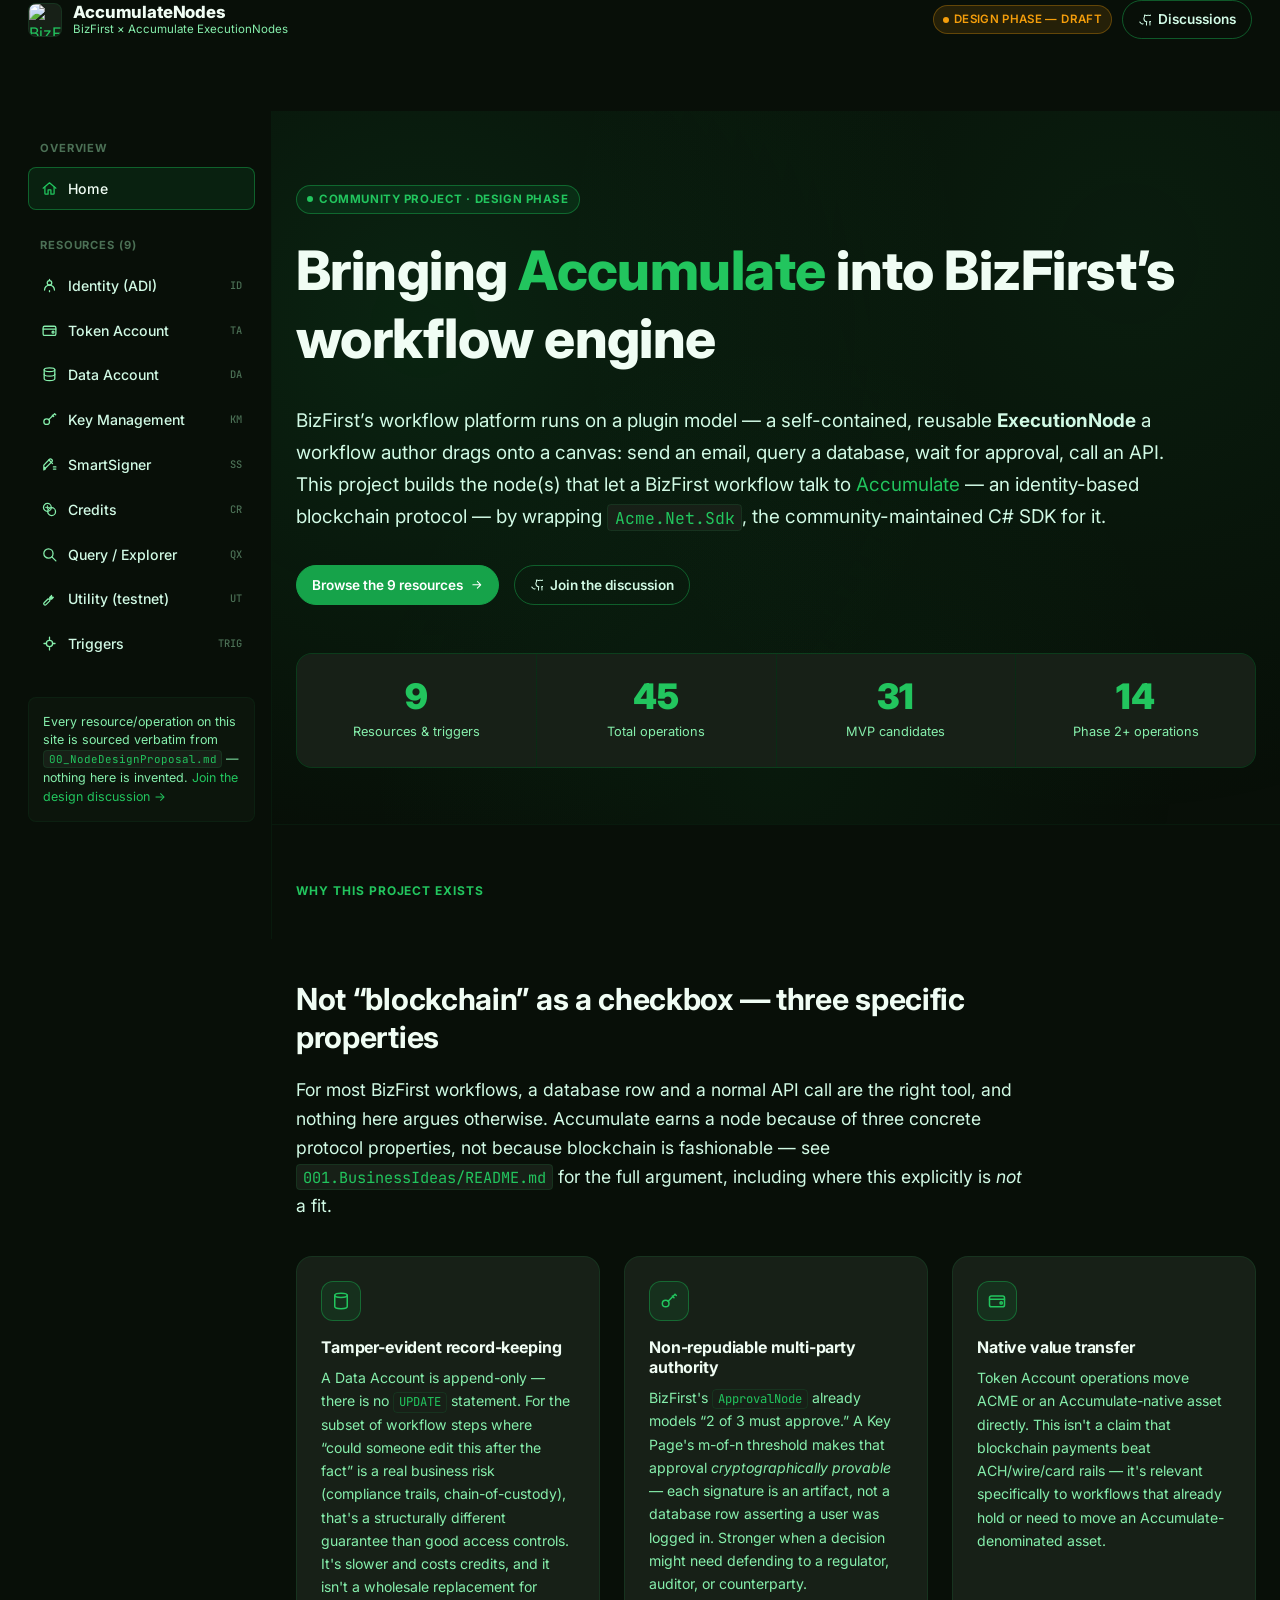
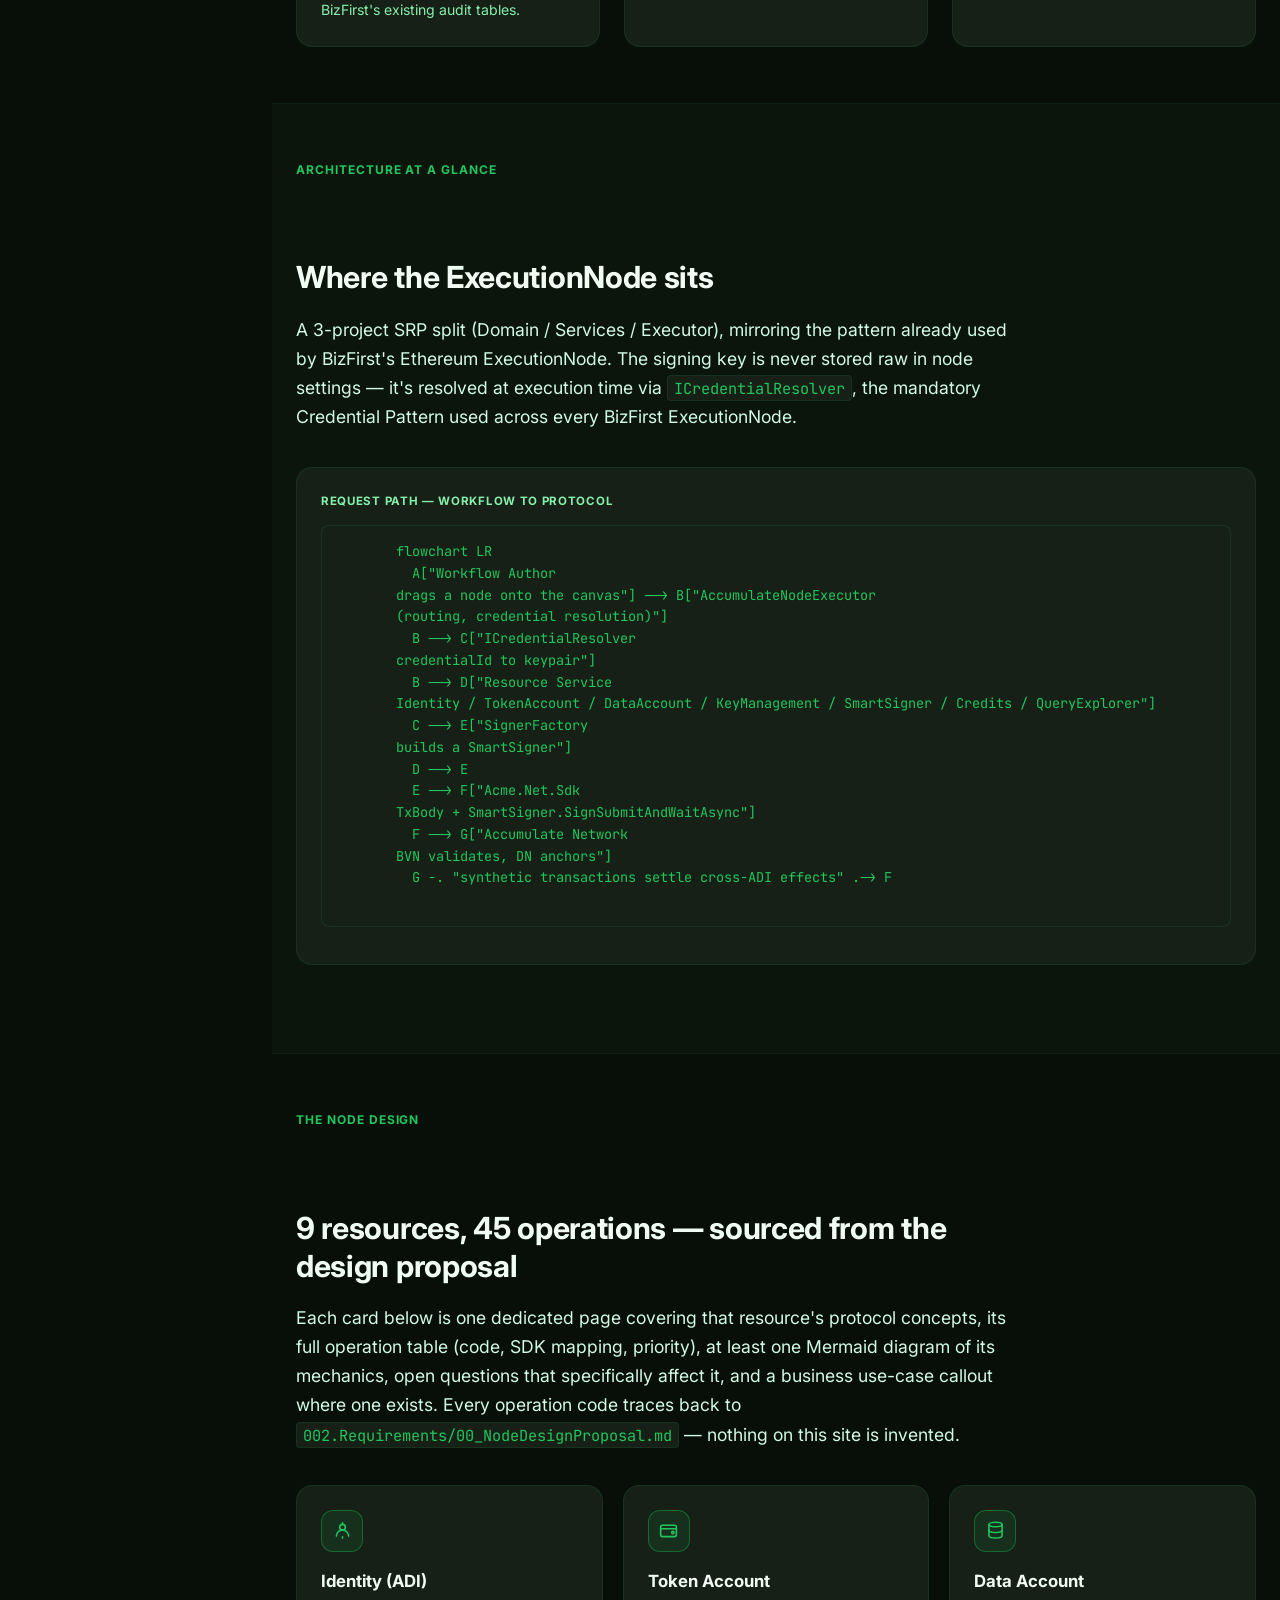
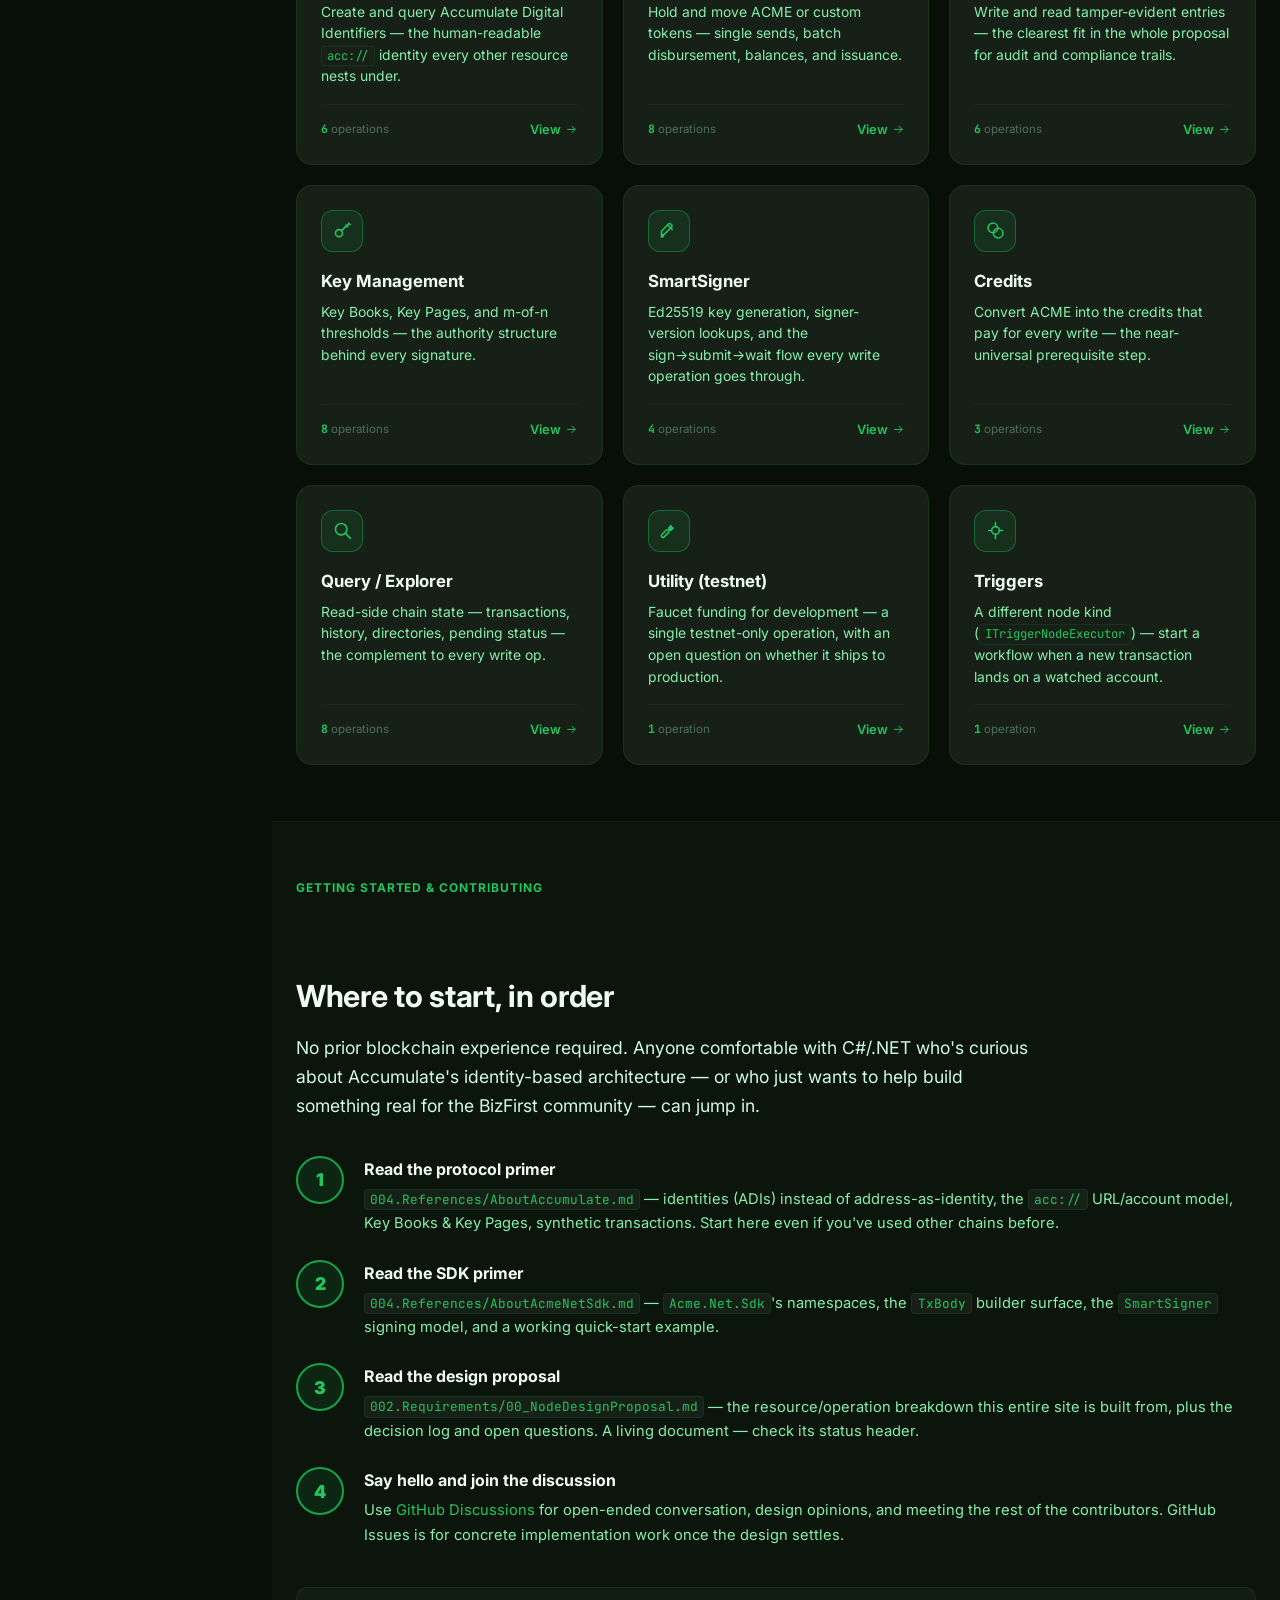
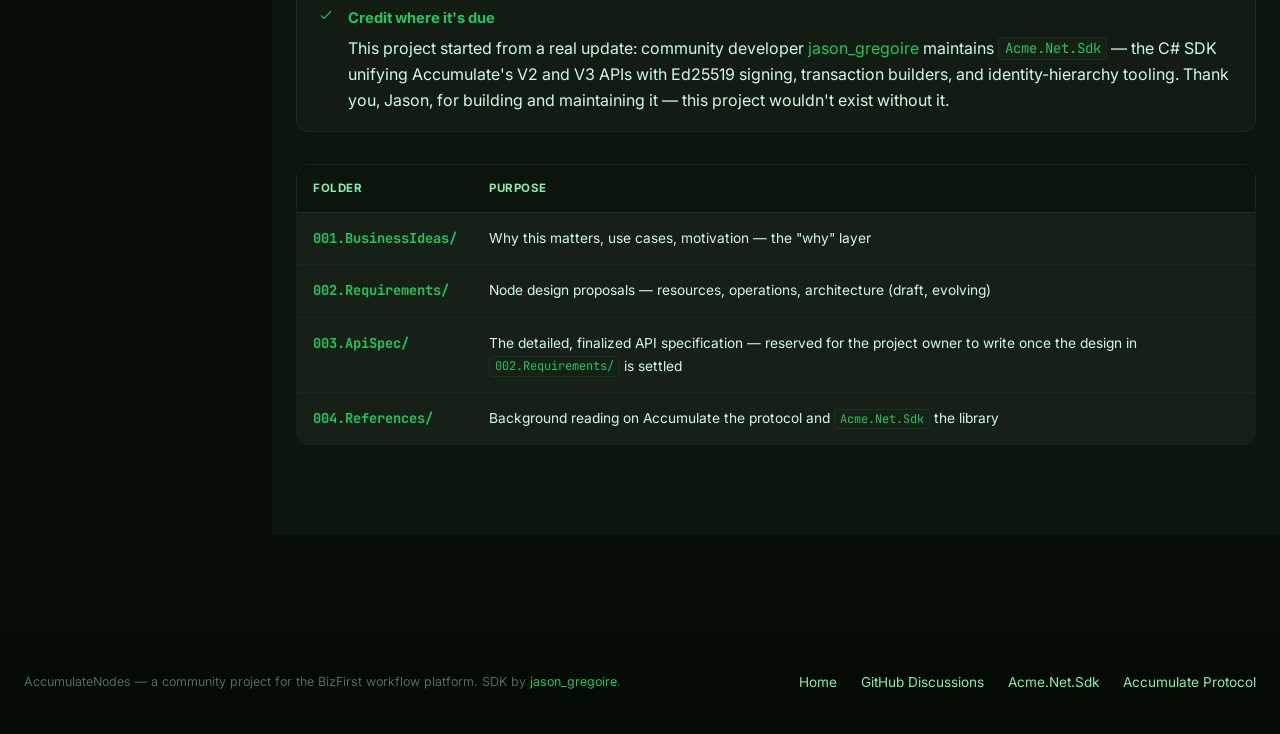
==== docs/index.html @ 3d6fb8a0 "Initial" ====
<!DOCTYPE html>
<html lang="en">
<head>
<meta charset="UTF-8" />
<meta name="viewport" content="width=device-width, initial-scale=1.0" />
<title>AccumulateNodes — BizFirst ExecutionNodes for the Accumulate Protocol</title>
<meta name="description" content="A community project bringing the Accumulate blockchain protocol into BizFirst's node-based workflow engine, wrapping the Acme.Net.Sdk C# SDK." />
<link rel="icon" type="image/png" href="https://bizfirstai.com/website/assets/Logo/logo-m.png" />
<link rel="preconnect" href="https://fonts.googleapis.com" />
<link rel="preconnect" href="https://fonts.gstatic.com" crossorigin />
<link href="https://fonts.googleapis.com/css2?family=Inter:wght@400;500;600;700;800;900&family=JetBrains+Mono:wght@400;500;700&display=swap" rel="stylesheet" />
<link rel="stylesheet" href="styles.css" />
</head>
<body>

<a class="skip-link" href="#main">Skip to content</a>
<div id="site-header"></div>

<div class="shell">
  <aside id="sidebar-nav" class="sidebar" aria-label="Resource navigation"></aside>

  <main class="content is-home" id="main">

    <section class="hero">
      <div class="hero__inner">
        <span class="hero__eyebrow"><span class="hero__eyebrow-dot"></span>Community project &middot; design phase</span>
        <h1 class="hero__title">Bringing <span class="accent">Accumulate</span> into BizFirst&rsquo;s workflow engine</h1>
        <p class="hero__lede">
          BizFirst&rsquo;s workflow platform runs on a plugin model — a self-contained, reusable
          <strong>ExecutionNode</strong> a workflow author drags onto a canvas: send an email, query a
          database, wait for approval, call an API. This project builds the node(s) that let a BizFirst
          workflow talk to <a href="https://accumulate.org" target="_blank" rel="noopener">Accumulate</a>
          — an identity-based blockchain protocol — by wrapping
          <code>Acme.Net.Sdk</code>, the community-maintained C# SDK for it.
        </p>
        <div class="hero__actions">
          <a class="btn btn--primary" href="#resources">
            Browse the 9 resources
            <svg class="icon" viewBox="0 0 24 24"><path d="M5 12h14M13 6l6 6-6 6"/></svg>
          </a>
          <a class="btn" href="https://github.com/BizFirstAi/AccumulateNodes/discussions" target="_blank" rel="noopener">
            <svg class="icon" viewBox="0 0 24 24"><path d="M9 19c-4.3 1.4-4.3-2.5-6-3m12 5v-3.4c0-1 .3-1.6.7-2-2.6-.3-5.3-1.3-5.3-5.8 0-1.3.4-2.3 1.2-3.2-.1-.3-.5-1.5.1-3.2 0 0 1-.3 3.3 1.2a11 11 0 0 1 6 0c2.3-1.5 3.3-1.2 3.3-1.2.6 1.7.2 2.9.1 3.2.8.9 1.2 2 1.2 3.2 0 4.5-2.7 5.5-5.3 5.8.4.4.8 1.1.8 2.2V21"/></svg>
            Join the discussion
          </a>
        </div>

        <div class="stats-row">
          <div class="stat-cell"><div class="stat-cell__num">9</div><div class="stat-cell__label">Resources &amp; triggers</div></div>
          <div class="stat-cell"><div class="stat-cell__num">45</div><div class="stat-cell__label">Total operations</div></div>
          <div class="stat-cell"><div class="stat-cell__num">31</div><div class="stat-cell__label">MVP candidates</div></div>
          <div class="stat-cell"><div class="stat-cell__num">14</div><div class="stat-cell__label">Phase 2+ operations</div></div>
        </div>
      </div>
    </section>

    <section class="section">
      <div class="section__inner">
        <div class="section__head">
          <div class="section__kicker">Why this project exists</div>
          <h2>Not &ldquo;blockchain&rdquo; as a checkbox — three specific properties</h2>
          <p class="page-lede">
            For most BizFirst workflows, a database row and a normal API call are the right tool, and
            nothing here argues otherwise. Accumulate earns a node because of three concrete protocol
            properties, not because blockchain is fashionable — see
            <code>001.BusinessIdeas/README.md</code> for the full argument, including where this
            explicitly is <em>not</em> a fit.
          </p>
        </div>

        <div class="feature-grid">
          <div class="feature-item">
            <div class="feature-item__icon">
              <svg class="icon" viewBox="0 0 24 24"><ellipse cx="12" cy="5.2" rx="7.5" ry="2.6"/><path d="M4.5 5.2v13.5c0 1.44 3.36 2.6 7.5 2.6s7.5-1.16 7.5-2.6V5.2"/></svg>
            </div>
            <h3>Tamper-evident record-keeping</h3>
            <p>
              A Data Account is append-only — there is no <code>UPDATE</code> statement. For the subset
              of workflow steps where &ldquo;could someone edit this after the fact&rdquo; is a real
              business risk (compliance trails, chain-of-custody), that's a structurally different
              guarantee than good access controls. It's slower and costs credits, and it isn't a
              wholesale replacement for BizFirst's existing audit tables.
            </p>
          </div>
          <div class="feature-item">
            <div class="feature-item__icon">
              <svg class="icon" viewBox="0 0 24 24"><circle cx="8" cy="15" r="4"/><path d="M11 12.2 19 4.2M16 6l2 2M19.2 3.8l1.6 1.6"/></svg>
            </div>
            <h3>Non-repudiable multi-party authority</h3>
            <p>
              BizFirst's <code>ApprovalNode</code> already models &ldquo;2 of 3 must approve.&rdquo; A Key
              Page's m-of-n threshold makes that approval <em>cryptographically provable</em> — each
              signature is an artifact, not a database row asserting a user was logged in. Stronger when
              a decision might need defending to a regulator, auditor, or counterparty.
            </p>
          </div>
          <div class="feature-item">
            <div class="feature-item__icon">
              <svg class="icon" viewBox="0 0 24 24"><rect x="3" y="6" width="18" height="13" rx="2.2"/><path d="M3 10h18"/><circle cx="17" cy="14.3" r="1.4"/></svg>
            </div>
            <h3>Native value transfer</h3>
            <p>
              Token Account operations move ACME or an Accumulate-native asset directly. This isn't a
              claim that blockchain payments beat ACH/wire/card rails — it's relevant specifically to
              workflows that already hold or need to move an Accumulate-denominated asset.
            </p>
          </div>
        </div>
      </div>
    </section>

    <section class="section section--alt">
      <div class="section__inner">
        <div class="section__head">
          <div class="section__kicker">Architecture at a glance</div>
          <h2>Where the ExecutionNode sits</h2>
          <p class="page-lede">
            A 3-project SRP split (Domain / Services / Executor), mirroring the pattern already used by
            BizFirst's Ethereum ExecutionNode. The signing key is never stored raw in node settings — it's
            resolved at execution time via <code>ICredentialResolver</code>, the mandatory Credential
            Pattern used across every BizFirst ExecutionNode.
          </p>
        </div>
        <div class="diagram-frame">
          <div class="diagram-frame__label">Request path — workflow to protocol</div>
          <pre class="mermaid">
flowchart LR
  A["Workflow Author<br/>drags a node onto the canvas"] --> B["AccumulateNodeExecutor<br/>(routing, credential resolution)"]
  B --> C["ICredentialResolver<br/>credentialId to keypair"]
  B --> D["Resource Service<br/>Identity / TokenAccount / DataAccount / KeyManagement / SmartSigner / Credits / QueryExplorer"]
  C --> E["SignerFactory<br/>builds a SmartSigner"]
  D --> E
  E --> F["Acme.Net.Sdk<br/>TxBody + SmartSigner.SignSubmitAndWaitAsync"]
  F --> G["Accumulate Network<br/>BVN validates, DN anchors"]
  G -. "synthetic transactions settle cross-ADI effects" .-> F
          </pre>
        </div>
      </div>
    </section>

    <section class="section" id="resources">
      <div class="section__inner">
        <div class="section__head">
          <div class="section__kicker">The node design</div>
          <h2>9 resources, 45 operations — sourced from the design proposal</h2>
          <p class="page-lede">
            Each card below is one dedicated page covering that resource's protocol concepts, its full
            operation table (code, SDK mapping, priority), at least one Mermaid diagram of its mechanics,
            open questions that specifically affect it, and a business use-case callout where one exists.
            Every operation code traces back to
            <code>002.Requirements/00_NodeDesignProposal.md</code> — nothing on this site is invented.
          </p>
        </div>

        <div class="card-grid">

          <a class="res-card" href="resource-identity.html" style="text-decoration:none;">
            <div class="res-card__icon"><svg class="icon" viewBox="0 0 24 24"><circle cx="12" cy="8.2" r="3.2"/><path d="M12 3.2v1.6M12 19.2v1.6M12 11.4a7 7 0 0 1 7 7"/><path d="M12 11.4a7 7 0 0 0-7 7"/></svg></div>
            <div class="res-card__title">Identity (ADI)</div>
            <div class="res-card__desc">Create and query Accumulate Digital Identifiers — the human-readable <code>acc://</code> identity every other resource nests under.</div>
            <div class="res-card__meta"><span><strong>6</strong> operations</span><span class="res-card__link">View <svg class="icon" viewBox="0 0 24 24"><path d="M5 12h14M13 6l6 6-6 6"/></svg></span></div>
          </a>

          <a class="res-card" href="resource-token-account.html" style="text-decoration:none;">
            <div class="res-card__icon"><svg class="icon" viewBox="0 0 24 24"><rect x="3" y="6" width="18" height="13" rx="2.2"/><path d="M3 10h18"/><circle cx="17" cy="14.3" r="1.4"/></svg></div>
            <div class="res-card__title">Token Account</div>
            <div class="res-card__desc">Hold and move ACME or custom tokens — single sends, batch disbursement, balances, and issuance.</div>
            <div class="res-card__meta"><span><strong>8</strong> operations</span><span class="res-card__link">View <svg class="icon" viewBox="0 0 24 24"><path d="M5 12h14M13 6l6 6-6 6"/></svg></span></div>
          </a>

          <a class="res-card" href="resource-data-account.html" style="text-decoration:none;">
            <div class="res-card__icon"><svg class="icon" viewBox="0 0 24 24"><ellipse cx="12" cy="5.2" rx="7.5" ry="2.6"/><path d="M4.5 5.2v6.4c0 1.44 3.36 2.6 7.5 2.6s7.5-1.16 7.5-2.6V5.2"/><path d="M4.5 11.6V18c0 1.44 3.36 2.6 7.5 2.6s7.5-1.16 7.5-2.6v-6.4"/></svg></div>
            <div class="res-card__title">Data Account</div>
            <div class="res-card__desc">Write and read tamper-evident entries — the clearest fit in the whole proposal for audit and compliance trails.</div>
            <div class="res-card__meta"><span><strong>6</strong> operations</span><span class="res-card__link">View <svg class="icon" viewBox="0 0 24 24"><path d="M5 12h14M13 6l6 6-6 6"/></svg></span></div>
          </a>

          <a class="res-card" href="resource-key-management.html" style="text-decoration:none;">
            <div class="res-card__icon"><svg class="icon" viewBox="0 0 24 24"><circle cx="8" cy="15" r="4"/><path d="M11 12.2 19 4.2M16 6l2 2M19.2 3.8l1.6 1.6"/></svg></div>
            <div class="res-card__title">Key Management</div>
            <div class="res-card__desc">Key Books, Key Pages, and m-of-n thresholds — the authority structure behind every signature.</div>
            <div class="res-card__meta"><span><strong>8</strong> operations</span><span class="res-card__link">View <svg class="icon" viewBox="0 0 24 24"><path d="M5 12h14M13 6l6 6-6 6"/></svg></span></div>
          </a>

          <a class="res-card" href="resource-smart-signer.html" style="text-decoration:none;">
            <div class="res-card__icon"><svg class="icon" viewBox="0 0 24 24"><path d="M4 19.5c3-.4 3-3.4 0-3.6M4 19.5 15.5 8a1.8 1.8 0 0 0 0-2.6l-.9-.9a1.8 1.8 0 0 0-2.6 0L4 12.9v6.6Z"/><path d="M11.2 5.7 16.3 10.8"/></svg></div>
            <div class="res-card__title">SmartSigner</div>
            <div class="res-card__desc">Ed25519 key generation, signer-version lookups, and the sign&rarr;submit&rarr;wait flow every write operation goes through.</div>
            <div class="res-card__meta"><span><strong>4</strong> operations</span><span class="res-card__link">View <svg class="icon" viewBox="0 0 24 24"><path d="M5 12h14M13 6l6 6-6 6"/></svg></span></div>
          </a>

          <a class="res-card" href="resource-credits.html" style="text-decoration:none;">
            <div class="res-card__icon"><svg class="icon" viewBox="0 0 24 24"><circle cx="9" cy="9" r="5.5"/><circle cx="15" cy="15" r="5.5"/></svg></div>
            <div class="res-card__title">Credits</div>
            <div class="res-card__desc">Convert ACME into the credits that pay for every write — the near-universal prerequisite step.</div>
            <div class="res-card__meta"><span><strong>3</strong> operations</span><span class="res-card__link">View <svg class="icon" viewBox="0 0 24 24"><path d="M5 12h14M13 6l6 6-6 6"/></svg></span></div>
          </a>

          <a class="res-card" href="resource-query-explorer.html" style="text-decoration:none;">
            <div class="res-card__icon"><svg class="icon" viewBox="0 0 24 24"><circle cx="10.5" cy="10.5" r="6.5"/><path d="M15.3 15.3 21 21"/></svg></div>
            <div class="res-card__title">Query / Explorer</div>
            <div class="res-card__desc">Read-side chain state — transactions, history, directories, pending status — the complement to every write op.</div>
            <div class="res-card__meta"><span><strong>8</strong> operations</span><span class="res-card__link">View <svg class="icon" viewBox="0 0 24 24"><path d="M5 12h14M13 6l6 6-6 6"/></svg></span></div>
          </a>

          <a class="res-card" href="resource-utility.html" style="text-decoration:none;">
            <div class="res-card__icon"><svg class="icon" viewBox="0 0 24 24"><path d="M14.7 6.3a3.8 3.8 0 0 1-4.9 4.9L4.4 16.6a1.9 1.9 0 0 0 2.7 2.7l5.4-5.4a3.8 3.8 0 0 1 4.9-4.9l-2.6 2.6-1.9-.6-.6-1.9 2.6-2.6Z"/></svg></div>
            <div class="res-card__title">Utility (testnet)</div>
            <div class="res-card__desc">Faucet funding for development — a single testnet-only operation, with an open question on whether it ships to production.</div>
            <div class="res-card__meta"><span><strong>1</strong> operation</span><span class="res-card__link">View <svg class="icon" viewBox="0 0 24 24"><path d="M5 12h14M13 6l6 6-6 6"/></svg></span></div>
          </a>

          <a class="res-card" href="resource-triggers.html" style="text-decoration:none;">
            <div class="res-card__icon"><svg class="icon" viewBox="0 0 24 24"><path d="M12 3v3.2M12 17.8V21M4.2 12H7.5M16.5 12h3.3"/><circle cx="12" cy="12" r="4.4"/></svg></div>
            <div class="res-card__title">Triggers</div>
            <div class="res-card__desc">A different node kind (<code>ITriggerNodeExecutor</code>) — start a workflow when a new transaction lands on a watched account.</div>
            <div class="res-card__meta"><span><strong>1</strong> operation</span><span class="res-card__link">View <svg class="icon" viewBox="0 0 24 24"><path d="M5 12h14M13 6l6 6-6 6"/></svg></span></div>
          </a>

        </div>
      </div>
    </section>

    <section class="section section--alt">
      <div class="section__inner">
        <div class="section__head">
          <div class="section__kicker">Getting started &amp; contributing</div>
          <h2>Where to start, in order</h2>
          <p class="page-lede">
            No prior blockchain experience required. Anyone comfortable with C#/.NET who's curious about
            Accumulate's identity-based architecture — or who just wants to help build something real for
            the BizFirst community — can jump in.
          </p>
        </div>

        <div class="steps">
          <div class="step">
            <div class="step__num">1</div>
            <div>
              <div class="step__title">Read the protocol primer</div>
              <div class="step__desc"><code>004.References/AboutAccumulate.md</code> — identities (ADIs) instead of address-as-identity, the <code>acc://</code> URL/account model, Key Books &amp; Key Pages, synthetic transactions. Start here even if you've used other chains before.</div>
            </div>
          </div>
          <div class="step">
            <div class="step__num">2</div>
            <div>
              <div class="step__title">Read the SDK primer</div>
              <div class="step__desc"><code>004.References/AboutAcmeNetSdk.md</code> — <code>Acme.Net.Sdk</code>'s namespaces, the <code>TxBody</code> builder surface, the <code>SmartSigner</code> signing model, and a working quick-start example.</div>
            </div>
          </div>
          <div class="step">
            <div class="step__num">3</div>
            <div>
              <div class="step__title">Read the design proposal</div>
              <div class="step__desc"><code>002.Requirements/00_NodeDesignProposal.md</code> — the resource/operation breakdown this entire site is built from, plus the decision log and open questions. A living document — check its status header.</div>
            </div>
          </div>
          <div class="step">
            <div class="step__num">4</div>
            <div>
              <div class="step__title">Say hello and join the discussion</div>
              <div class="step__desc">Use <a href="https://github.com/BizFirstAi/AccumulateNodes/discussions" target="_blank" rel="noopener">GitHub Discussions</a> for open-ended conversation, design opinions, and meeting the rest of the contributors. GitHub Issues is for concrete implementation work once the design settles.</div>
            </div>
          </div>
        </div>

        <div class="callout callout--decided" style="margin-top:2.5rem;">
          <svg class="icon callout__icon" viewBox="0 0 24 24"><path d="M5 13l4 4L19 7"/></svg>
          <div class="callout__body">
            <div class="callout__title">Credit where it's due</div>
            <p>
              This project started from a real update: community developer
              <a href="https://www.nuget.org/profiles/jason_gregoire" target="_blank" rel="noopener">jason_gregoire</a>
              maintains <a href="https://www.nuget.org/packages/Acme.Net.Sdk" target="_blank" rel="noopener"><code>Acme.Net.Sdk</code></a>
              — the C# SDK unifying Accumulate's V2 and V3 APIs with Ed25519 signing, transaction builders,
              and identity-hierarchy tooling. Thank you, Jason, for building and maintaining it — this
              project wouldn't exist without it.
            </p>
          </div>
        </div>

        <div class="table-wrap" style="margin-top:2rem;">
          <table class="op-table">
            <thead><tr><th>Folder</th><th>Purpose</th></tr></thead>
            <tbody>
              <tr><td class="op-code">001.BusinessIdeas/</td><td>Why this matters, use cases, motivation — the "why" layer</td></tr>
              <tr><td class="op-code">002.Requirements/</td><td>Node design proposals — resources, operations, architecture (draft, evolving)</td></tr>
              <tr><td class="op-code">003.ApiSpec/</td><td>The detailed, finalized API specification — reserved for the project owner to write once the design in <code>002.Requirements/</code> is settled</td></tr>
              <tr><td class="op-code">004.References/</td><td>Background reading on Accumulate the protocol and <code>Acme.Net.Sdk</code> the library</td></tr>
            </tbody>
          </table>
        </div>
      </div>
    </section>

  </main>
</div>

<div id="site-footer" class="site-footer"></div>

<script>window.CURRENT_PAGE = "index.html";</script>
<script src="nav.js"></script>
<script src="https://cdn.jsdelivr.net/npm/mermaid@10.9.1/dist/mermaid.min.js"></script>
<script src="mermaid-init.js"></script>
</body>
</html>
---- docs/styles.css ----
/* ================================================================
   AccumulateNodes documentation site — shared stylesheet
   Palette lifted directly from BizFirst's live dark theme
   (bizfirstai.com/website/assets/css/b-theme-dark.css), so this
   site is a genuine sibling of the EdgeStream product page, not a
   generic approximation.
   ================================================================ */

:root {
  /* Brand */
  --color-primary:        #16A34A;
  --color-primary-hover:  #15803D;
  --color-primary-light:  #22C55E;
  --color-primary-subtle: rgba(22, 163, 74, 0.12);
  --color-logo:           #0A6C0C;

  /* Backgrounds */
  --bg-base:           #080F08;
  --bg-raised:         #0C150C;
  --bg-surface:        #172017;
  --bg-surface-hover:  #1E2B1E;
  --bg-overlay:        rgba(8, 15, 8, 0.9);

  /* Text */
  --text-primary:   #F0FDF4;
  --text-secondary: #D1FAE5;
  --text-muted:     #86EFAC;
  --text-disabled:  #4B7055;
  --text-inverse:   #080F08;

  /* Borders */
  --border-subtle:  rgba(22, 163, 74, 0.08);
  --border-default: rgba(22, 163, 74, 0.15);
  --border-strong:  rgba(22, 163, 74, 0.30);
  --border-primary: rgba(22, 163, 74, 0.50);

  /* Status */
  --color-success:        #22C55E;
  --color-success-subtle: rgba(34, 197, 94, 0.12);
  --color-warning:        #F59E0B;
  --color-warning-subtle: rgba(245, 158, 11, 0.12);
  --color-error:          #EF4444;
  --color-error-subtle:   rgba(239, 68, 68, 0.12);
  --color-info:           #3B82F6;
  --color-info-subtle:    rgba(59, 130, 246, 0.12);

  /* Typography */
  --font-family:      'Inter', system-ui, -apple-system, 'Segoe UI', sans-serif;
  --font-family-mono: 'JetBrains Mono', 'Fira Code', ui-monospace, Consolas, monospace;

  /* Layout */
  --header-height:  72px;
  --sidebar-width:  272px;
  --container-max:  1180px;
  --radius-sm: 4px;
  --radius-md: 8px;
  --radius-lg: 12px;
  --radius-xl: 16px;
  --radius-2xl: 24px;
  --radius-full: 9999px;

  --transition-fast: 150ms ease;
  --transition-normal: 250ms ease;

  --glow-primary: 0 0 40px rgba(22, 163, 74, 0.30);
  --card-shadow: 0 4px 24px rgba(0, 0, 0, 0.45);
  --card-shadow-hover: 0 8px 40px rgba(22, 163, 74, 0.18);
}

/* ── Reset ─────────────────────────────────────────────────── */
* { box-sizing: border-box; }
html { scroll-behavior: smooth; }

body {
  margin: 0;
  background: var(--bg-base);
  color: var(--text-secondary);
  font-family: var(--font-family);
  font-size: 16px;
  line-height: 1.65;
  -webkit-font-smoothing: antialiased;
}

img { max-width: 100%; display: block; }

a {
  color: var(--color-primary-light);
  text-decoration: none;
  transition: color var(--transition-fast);
}
a:hover { color: var(--text-primary); }

h1, h2, h3, h4 {
  color: var(--text-primary);
  font-weight: 700;
  letter-spacing: -0.01em;
  line-height: 1.25;
  margin: 0 0 0.6em;
}
h1 { font-size: clamp(2rem, 3.4vw, 2.75rem); font-weight: 800; }
h2 { font-size: clamp(1.5rem, 2.4vw, 1.9rem); margin-top: 2.6em; }
h3 { font-size: 1.25rem; margin-top: 2em; }
h4 { font-size: 1.05rem; margin-top: 1.6em; color: var(--text-secondary); }

p { margin: 0 0 1.1em; color: var(--text-secondary); }
p.lead { font-size: 1.15rem; color: var(--text-secondary); line-height: 1.7; }

ul, ol { margin: 0 0 1.1em; padding-left: 1.4em; color: var(--text-secondary); }
li { margin-bottom: 0.4em; }
li::marker { color: var(--color-primary); }

code {
  font-family: var(--font-family-mono);
  font-size: 0.87em;
  background: var(--bg-surface);
  border: 1px solid var(--border-default);
  border-radius: 4px;
  padding: 0.1em 0.4em;
  color: var(--color-primary-light);
}

pre {
  background: var(--bg-surface);
  border: 1px solid var(--border-default);
  border-radius: var(--radius-md);
  padding: 1.1em 1.3em;
  overflow-x: auto;
  font-family: var(--font-family-mono);
  font-size: 0.85rem;
  line-height: 1.6;
  color: var(--color-primary-light);
}
pre code { background: none; border: none; padding: 0; color: inherit; }

hr {
  border: none;
  border-top: 1px solid var(--border-subtle);
  margin: 2.5em 0;
}

svg.icon {
  width: 1em;
  height: 1em;
  stroke: currentColor;
  fill: none;
  stroke-width: 1.8;
  stroke-linecap: round;
  stroke-linejoin: round;
  vertical-align: -0.15em;
}

/* ── Skip link ─────────────────────────────────────────────── */
.skip-link {
  position: absolute;
  left: -999px;
  top: 0;
  background: var(--color-primary);
  color: #fff;
  padding: 0.6em 1em;
  z-index: 1000;
  border-radius: 0 0 6px 0;
}
.skip-link:focus { left: 0; }

/* ── Header ────────────────────────────────────────────────── */
.site-header {
  position: fixed;
  top: 0; left: 0; right: 0;
  height: var(--header-height);
  z-index: 300;
  display: flex;
  align-items: center;
  background: rgba(8, 15, 8, 0.92);
  backdrop-filter: blur(10px);
  border-bottom: 1px solid var(--border-default);
}

.site-header__inner {
  width: 100%;
  max-width: 1440px;
  margin: 0 auto;
  padding: 0 1.75rem;
  display: flex;
  align-items: center;
  justify-content: space-between;
  gap: 1.5rem;
}

.brand {
  display: flex;
  align-items: center;
  gap: 0.7rem;
  text-decoration: none;
  min-width: 0;
}

.brand__logo {
  width: 34px;
  height: 34px;
  border-radius: var(--radius-md);
  object-fit: contain;
  background: var(--bg-surface);
  border: 1px solid var(--border-default);
  flex-shrink: 0;
}

.brand__text { display: flex; flex-direction: column; line-height: 1.15; min-width: 0; }
.brand__name { font-weight: 800; font-size: 1.05rem; color: var(--text-primary); letter-spacing: -0.01em; white-space: nowrap; }
.brand__tagline { font-size: 0.72rem; color: var(--text-muted); white-space: nowrap; }

.header-actions { display: flex; align-items: center; gap: 0.6rem; }

.status-pill {
  display: inline-flex;
  align-items: center;
  gap: 0.4em;
  font-size: 0.72rem;
  font-weight: 600;
  letter-spacing: 0.03em;
  text-transform: uppercase;
  padding: 0.35em 0.8em;
  border-radius: var(--radius-full);
  background: var(--color-warning-subtle);
  color: var(--color-warning);
  border: 1px solid rgba(245, 158, 11, 0.3);
  white-space: nowrap;
}
.status-pill__dot {
  width: 6px; height: 6px; border-radius: 50%;
  background: currentColor;
}

.btn {
  display: inline-flex;
  align-items: center;
  gap: 0.5em;
  font-size: 0.85rem;
  font-weight: 600;
  padding: 0.55em 1.1em;
  border-radius: var(--radius-full);
  border: 1px solid var(--border-primary);
  background: transparent;
  color: var(--text-secondary);
  cursor: pointer;
  white-space: nowrap;
  transition: all var(--transition-fast);
}
.btn:hover { background: var(--color-primary-subtle); color: var(--text-primary); border-color: var(--color-primary); }
.btn--primary { background: var(--color-primary); border-color: var(--color-primary); color: #fff; }
.btn--primary:hover { background: var(--color-primary-hover); color: #fff; box-shadow: var(--glow-primary); }

.menu-toggle {
  display: none;
  background: transparent;
  border: 1px solid var(--border-default);
  border-radius: var(--radius-md);
  color: var(--text-primary);
  width: 38px; height: 38px;
  align-items: center;
  justify-content: center;
  cursor: pointer;
}

/* ── Layout shell ──────────────────────────────────────────── */
.shell {
  display: flex;
  max-width: 1440px;
  margin: 0 auto;
  padding-top: var(--header-height);
  min-height: 100vh;
}

.sidebar {
  width: var(--sidebar-width);
  flex-shrink: 0;
  position: sticky;
  top: var(--header-height);
  align-self: flex-start;
  height: calc(100vh - var(--header-height));
  overflow-y: auto;
  padding: 1.75rem 1rem 3rem 1.75rem;
  border-right: 1px solid var(--border-subtle);
}
.sidebar::-webkit-scrollbar { width: 8px; }
.sidebar::-webkit-scrollbar-track { background: var(--bg-raised); }
.sidebar::-webkit-scrollbar-thumb { background: var(--bg-surface); border-radius: 4px; }

.sidebar__group-label {
  font-size: 0.7rem;
  font-weight: 700;
  letter-spacing: 0.08em;
  text-transform: uppercase;
  color: var(--text-disabled);
  margin: 1.6rem 0 0.6rem;
  padding: 0 0.75rem;
}
.sidebar__group-label:first-child { margin-top: 0; }

.sidebar__nav { list-style: none; margin: 0; padding: 0; }
.sidebar__nav li { margin: 0 0 2px; }

.sidebar__link {
  display: flex;
  align-items: center;
  gap: 0.65rem;
  padding: 0.55rem 0.75rem;
  border-radius: var(--radius-md);
  color: var(--text-secondary);
  font-size: 0.88rem;
  font-weight: 500;
  border: 1px solid transparent;
}
.sidebar__link svg.icon { width: 17px; height: 17px; flex-shrink: 0; color: var(--text-muted); }
.sidebar__link:hover { background: var(--bg-surface); color: var(--text-primary); }
.sidebar__link.is-active {
  background: var(--color-primary-subtle);
  border-color: var(--border-primary);
  color: var(--text-primary);
}
.sidebar__link.is-active svg.icon { color: var(--color-primary-light); }
.sidebar__code {
  margin-left: auto;
  font-family: var(--font-family-mono);
  font-size: 0.65rem;
  color: var(--text-disabled);
}

.sidebar__foot {
  margin-top: 2rem;
  padding: 0.9rem 0.9rem;
  border-radius: var(--radius-md);
  background: var(--bg-raised);
  border: 1px solid var(--border-subtle);
  font-size: 0.78rem;
  color: var(--text-muted);
  line-height: 1.5;
}
.sidebar__foot a { color: var(--color-primary-light); }

main.content {
  flex: 1;
  min-width: 0;
  padding: 2.75rem 3rem 6rem;
}
main.content.is-home { padding: 0 0 6rem; }

.container { max-width: var(--container-max); margin: 0 auto; padding: 0 1.5rem; }

/* ── Breadcrumb / page kicker ─────────────────────────────── */
.page-kicker {
  display: flex;
  align-items: center;
  gap: 0.6rem;
  margin-bottom: 0.9rem;
  font-size: 0.78rem;
  color: var(--text-muted);
}
.page-kicker__icon {
  width: 30px; height: 30px;
  border-radius: var(--radius-md);
  background: var(--color-primary-subtle);
  border: 1px solid var(--border-primary);
  display: flex; align-items: center; justify-content: center;
  color: var(--color-primary-light);
}
.page-kicker__icon svg.icon { width: 16px; height: 16px; }

.page-lede { font-size: 1.1rem; color: var(--text-secondary); max-width: 62em; }

/* ── Badges ────────────────────────────────────────────────── */
.badge {
  display: inline-flex;
  align-items: center;
  gap: 0.35em;
  font-size: 0.7rem;
  font-weight: 700;
  letter-spacing: 0.02em;
  padding: 0.28em 0.65em;
  border-radius: var(--radius-full);
  white-space: nowrap;
  border: 1px solid transparent;
}
.badge--mvp { background: var(--color-success-subtle); color: var(--color-success); border-color: rgba(34,197,94,0.3); }
.badge--phase2 { background: var(--color-warning-subtle); color: var(--color-warning); border-color: rgba(245,158,11,0.3); }
.badge--core { background: rgba(255,255,255,0.06); color: var(--text-secondary); border-color: var(--border-default); }
.badge--open { background: var(--color-error-subtle); color: #FCA5A5; border-color: rgba(239,68,68,0.3); }
.badge svg.icon { width: 11px; height: 11px; }

/* ── Cards / grid ──────────────────────────────────────────── */
.card-grid {
  display: grid;
  grid-template-columns: repeat(3, 1fr);
  gap: 1.25rem;
}
@media (max-width: 980px) { .card-grid { grid-template-columns: repeat(2, 1fr); } }
@media (max-width: 640px) { .card-grid { grid-template-columns: 1fr; } }

.res-card {
  display: flex;
  flex-direction: column;
  background: var(--bg-surface);
  border: 1px solid var(--border-default);
  border-radius: var(--radius-xl);
  padding: 1.5rem;
  transition: border-color var(--transition-fast), transform var(--transition-fast), box-shadow var(--transition-fast);
}
.res-card:hover {
  border-color: var(--color-primary);
  transform: translateY(-2px);
  box-shadow: var(--card-shadow-hover);
}
.res-card__icon {
  width: 42px; height: 42px;
  border-radius: var(--radius-lg);
  background: var(--color-primary-subtle);
  border: 1px solid var(--border-primary);
  display: flex; align-items: center; justify-content: center;
  color: var(--color-primary-light);
  margin-bottom: 1rem;
}
.res-card__icon svg.icon { width: 21px; height: 21px; }
.res-card__title { font-size: 1.05rem; font-weight: 700; color: var(--text-primary); margin-bottom: 0.4rem; }
.res-card__desc { font-size: 0.87rem; color: var(--text-muted); line-height: 1.55; margin-bottom: 1rem; flex: 1; }
.res-card__meta {
  display: flex;
  align-items: center;
  justify-content: space-between;
  font-size: 0.72rem;
  color: var(--text-disabled);
  padding-top: 0.85rem;
  border-top: 1px solid var(--border-subtle);
}
.res-card__meta strong { color: var(--color-primary-light); font-family: var(--font-family-mono); }
.res-card__link { display: inline-flex; align-items: center; gap: 0.3em; color: var(--color-primary-light); font-weight: 600; font-size: 0.8rem; }

/* ── Tables ────────────────────────────────────────────────── */
.table-wrap { overflow-x: auto; border-radius: var(--radius-lg); border: 1px solid var(--border-default); margin: 1.5rem 0 2rem; }
table.op-table { width: 100%; border-collapse: collapse; font-size: 0.86rem; background: var(--bg-surface); min-width: 760px; }
table.op-table th {
  text-align: left;
  background: var(--bg-raised);
  color: var(--text-muted);
  font-size: 0.72rem;
  text-transform: uppercase;
  letter-spacing: 0.05em;
  font-weight: 700;
  padding: 0.85rem 1rem;
  border-bottom: 1px solid var(--border-default);
  white-space: nowrap;
}
table.op-table td {
  padding: 0.9rem 1rem;
  border-bottom: 1px solid var(--border-subtle);
  vertical-align: top;
  color: var(--text-secondary);
}
table.op-table tr:last-child td { border-bottom: none; }
table.op-table tr:hover td { background: var(--bg-raised); }
table.op-table td.op-code { font-family: var(--font-family-mono); color: var(--color-primary-light); font-weight: 700; white-space: nowrap; }
table.op-table td.op-maps { font-family: var(--font-family-mono); font-size: 0.8rem; color: var(--text-secondary); white-space: nowrap; }
table.op-table td.op-star { color: var(--color-warning); }

/* ── Callouts ──────────────────────────────────────────────── */
.callout {
  display: flex;
  gap: 0.9rem;
  padding: 1.1rem 1.3rem;
  border-radius: var(--radius-lg);
  margin: 1.5rem 0;
  border: 1px solid var(--border-default);
  background: var(--bg-surface);
}
.callout__icon { flex-shrink: 0; width: 22px; height: 22px; color: var(--color-primary-light); margin-top: 0.1rem; }
.callout__body p:last-child { margin-bottom: 0; }
.callout__title { font-weight: 700; color: var(--text-primary); margin-bottom: 0.3rem; font-size: 0.92rem; }

.callout--business { background: var(--color-primary-subtle); border-color: var(--border-primary); }
.callout--business .callout__icon { color: var(--color-primary-light); }

.callout--open { background: var(--color-warning-subtle); border-color: rgba(245,158,11,0.35); }
.callout--open .callout__icon { color: var(--color-warning); }
.callout--open .callout__title { color: var(--color-warning); }

.callout--decided { background: rgba(255,255,255,0.03); border-color: var(--border-default); }
.callout--decided .callout__icon { color: var(--color-success); }
.callout--decided .callout__title { color: var(--color-success); }

.callout--info { background: var(--color-info-subtle); border-color: rgba(59,130,246,0.3); }
.callout--info .callout__icon { color: var(--color-info); }

/* ── Open Questions list ───────────────────────────────────── */
.oq-list { list-style: none; margin: 1.5rem 0; padding: 0; display: flex; flex-direction: column; gap: 0.9rem; }
.oq-item {
  padding: 1rem 1.2rem;
  border-radius: var(--radius-md);
  background: var(--bg-surface);
  border: 1px solid var(--border-default);
  border-left: 3px solid var(--color-warning);
}
.oq-item__label {
  display: flex; align-items: center; gap: 0.5em;
  font-size: 0.72rem; font-weight: 700; text-transform: uppercase; letter-spacing: 0.05em;
  color: var(--color-warning); margin-bottom: 0.4rem;
}
.oq-item p { margin: 0; font-size: 0.9rem; color: var(--text-secondary); }

/* ── Mermaid diagram frame ─────────────────────────────────── */
.diagram-frame {
  background: var(--bg-surface);
  border: 1px solid var(--border-default);
  border-radius: var(--radius-xl);
  padding: 1.5rem;
  margin: 1.5rem 0 2rem;
  overflow-x: auto;
}
.diagram-frame__label {
  font-size: 0.72rem;
  text-transform: uppercase;
  letter-spacing: 0.06em;
  color: var(--text-muted);
  font-weight: 700;
  margin-bottom: 0.9rem;
}
.mermaid { display: flex; justify-content: center; }

/* Animated dashed edges — Mermaid renders flowchart / sequence
   diagram connectors as SVG <path>/<line> elements with these
   class names; animate the dash offset so data flow reads as
   "moving" rather than static. */
.mermaid .flowchart-link,
.mermaid .edgePath path,
.mermaid path.path,
.mermaid .messageLine0,
.mermaid .messageLine1 {
  stroke-dasharray: 6 5;
  animation: dash-flow 1.4s linear infinite;
}
@keyframes dash-flow {
  to { stroke-dashoffset: -22; }
}
.mermaid .edgeLabel { color: var(--text-primary) !important; }

/* ── Decision / status strip ───────────────────────────────── */
.decision-strip { display: flex; flex-wrap: wrap; gap: 0.6rem; margin: 1.25rem 0 2rem; }
.decision-chip {
  display: inline-flex; align-items: center; gap: 0.4em;
  font-size: 0.76rem; font-weight: 600;
  padding: 0.4em 0.8em;
  border-radius: var(--radius-full);
  background: var(--bg-surface);
  border: 1px solid var(--border-default);
  color: var(--text-secondary);
}
.decision-chip svg.icon { width: 13px; height: 13px; color: var(--color-primary-light); }

/* ── Stats row (home) ──────────────────────────────────────── */
.stats-row {
  display: grid;
  grid-template-columns: repeat(4, 1fr);
  gap: 1px;
  background: var(--border-default);
  border: 1px solid var(--border-default);
  border-radius: var(--radius-xl);
  overflow: hidden;
}
.stat-cell { background: var(--bg-surface); padding: 1.6rem 1.2rem; text-align: center; }
.stat-cell__num { font-size: clamp(1.6rem, 3vw, 2.2rem); font-weight: 900; color: var(--color-primary-light); line-height: 1; margin-bottom: 0.4rem; }
.stat-cell__label { font-size: 0.8rem; color: var(--text-muted); }
@media (max-width: 768px) { .stats-row { grid-template-columns: repeat(2, 1fr); } }

/* ── Hero (home page) ──────────────────────────────────────── */
.hero {
  position: relative;
  padding: 4.5rem 1.5rem 3.5rem;
  overflow: hidden;
  border-bottom: 1px solid var(--border-subtle);
}
.hero::before {
  content: '';
  position: absolute; inset: 0;
  background:
    radial-gradient(circle at 15% 30%, rgba(22, 163, 74, 0.14) 0%, transparent 55%),
    radial-gradient(circle at 85% 20%, rgba(34, 197, 94, 0.08) 0%, transparent 55%),
    radial-gradient(circle at 50% 90%, rgba(22, 163, 74, 0.07) 0%, transparent 50%);
  pointer-events: none;
}
.hero__inner { position: relative; z-index: 1; max-width: var(--container-max); margin: 0 auto; }
.hero__eyebrow {
  display: inline-flex; align-items: center; gap: 0.5em;
  background: var(--color-primary-subtle);
  border: 1px solid var(--border-primary);
  border-radius: var(--radius-full);
  padding: 0.35em 0.9em;
  font-size: 0.72rem; font-weight: 700; letter-spacing: 0.05em; text-transform: uppercase;
  color: var(--color-primary-light);
  margin-bottom: 1.4rem;
}
.hero__eyebrow-dot { width: 6px; height: 6px; border-radius: 50%; background: var(--color-primary-light); animation: pulse-dot 2s ease-in-out infinite; }
@keyframes pulse-dot { 0%, 100% { opacity: 1; transform: scale(1); } 50% { opacity: 0.5; transform: scale(0.75); } }

.hero__title { font-size: clamp(2.2rem, 4.4vw, 3.4rem); max-width: 20em; }
.hero__title .accent { color: var(--color-primary-light); }
.hero__lede { font-size: 1.18rem; color: var(--text-secondary); max-width: 46em; line-height: 1.7; margin-bottom: 2rem; }
.hero__actions { display: flex; flex-wrap: wrap; gap: 0.9rem; margin-bottom: 3rem; }

/* ── Section wrapper (home) ────────────────────────────────── */
.section { padding: 3.5rem 1.5rem; }
.section--alt { background: var(--bg-raised); border-top: 1px solid var(--border-subtle); border-bottom: 1px solid var(--border-subtle); }
.section__inner { max-width: var(--container-max); margin: 0 auto; }
.section__head { max-width: 46em; margin-bottom: 2.25rem; }
.section__kicker { font-size: 0.75rem; font-weight: 700; letter-spacing: 0.08em; text-transform: uppercase; color: var(--color-primary-light); margin-bottom: 0.6rem; }

/* ── Two-column feature ────────────────────────────────────── */
.feature-grid { display: grid; grid-template-columns: repeat(3, 1fr); gap: 1.5rem; }
@media (max-width: 900px) { .feature-grid { grid-template-columns: 1fr; } }
.feature-item {
  background: var(--bg-surface);
  border: 1px solid var(--border-default);
  border-radius: var(--radius-xl);
  padding: 1.5rem;
}
.feature-item__icon {
  width: 40px; height: 40px; border-radius: var(--radius-lg);
  background: var(--color-primary-subtle); border: 1px solid var(--border-primary);
  display: flex; align-items: center; justify-content: center; color: var(--color-primary-light);
  margin-bottom: 1rem;
}
.feature-item__icon svg.icon { width: 20px; height: 20px; }
.feature-item h3 { margin-top: 0; font-size: 1rem; }
.feature-item p { font-size: 0.88rem; color: var(--text-muted); margin-bottom: 0; }

/* ── Steps (getting started) ───────────────────────────────── */
.steps { display: flex; flex-direction: column; gap: 1.5rem; margin-top: 1.5rem; }
.step { display: grid; grid-template-columns: 48px 1fr; gap: 1.25rem; }
.step__num {
  width: 48px; height: 48px; border-radius: 50%;
  border: 2px solid var(--color-primary); background: var(--color-primary-subtle);
  display: flex; align-items: center; justify-content: center;
  font-weight: 900; font-size: 1.1rem; color: var(--color-primary-light); flex-shrink: 0;
}
.step__title { font-weight: 700; color: var(--text-primary); margin-bottom: 0.3rem; }
.step__desc { color: var(--text-muted); font-size: 0.92rem; }
@media (max-width: 600px) { .step { grid-template-columns: 36px 1fr; } .step__num { width: 36px; height: 36px; font-size: 0.9rem; } }

/* ── Footer ────────────────────────────────────────────────── */
.site-footer {
  border-top: 1px solid var(--border-subtle);
  background: #040A04;
  padding: 2.5rem 1.5rem;
}
.site-footer__inner {
  max-width: 1440px; margin: 0 auto;
  display: flex; align-items: center; justify-content: space-between;
  flex-wrap: wrap; gap: 1.25rem;
}
.site-footer__links { display: flex; gap: 1.5rem; flex-wrap: wrap; }
.site-footer__links a { font-size: 0.85rem; color: var(--text-muted); }
.site-footer__links a:hover { color: var(--color-primary-light); }
.site-footer__copy { font-size: 0.78rem; color: var(--text-disabled); }

/* ── Mobile ────────────────────────────────────────────────── */
@media (max-width: 960px) {
  .brand__tagline { display: none; }
  .menu-toggle { display: inline-flex; }
  .sidebar {
    position: fixed;
    top: var(--header-height);
    left: 0;
    height: calc(100vh - var(--header-height));
    background: var(--bg-base);
    border-right: 1px solid var(--border-default);
    transform: translateX(-100%);
    transition: transform var(--transition-normal);
    z-index: 250;
    width: 84vw;
    max-width: 320px;
  }
  .sidebar.is-open { transform: translateX(0); box-shadow: 12px 0 40px rgba(0,0,0,0.5); }
  main.content { padding: 2.25rem 1.25rem 4rem; }
  .card-grid, .feature-grid { grid-template-columns: 1fr; }
}
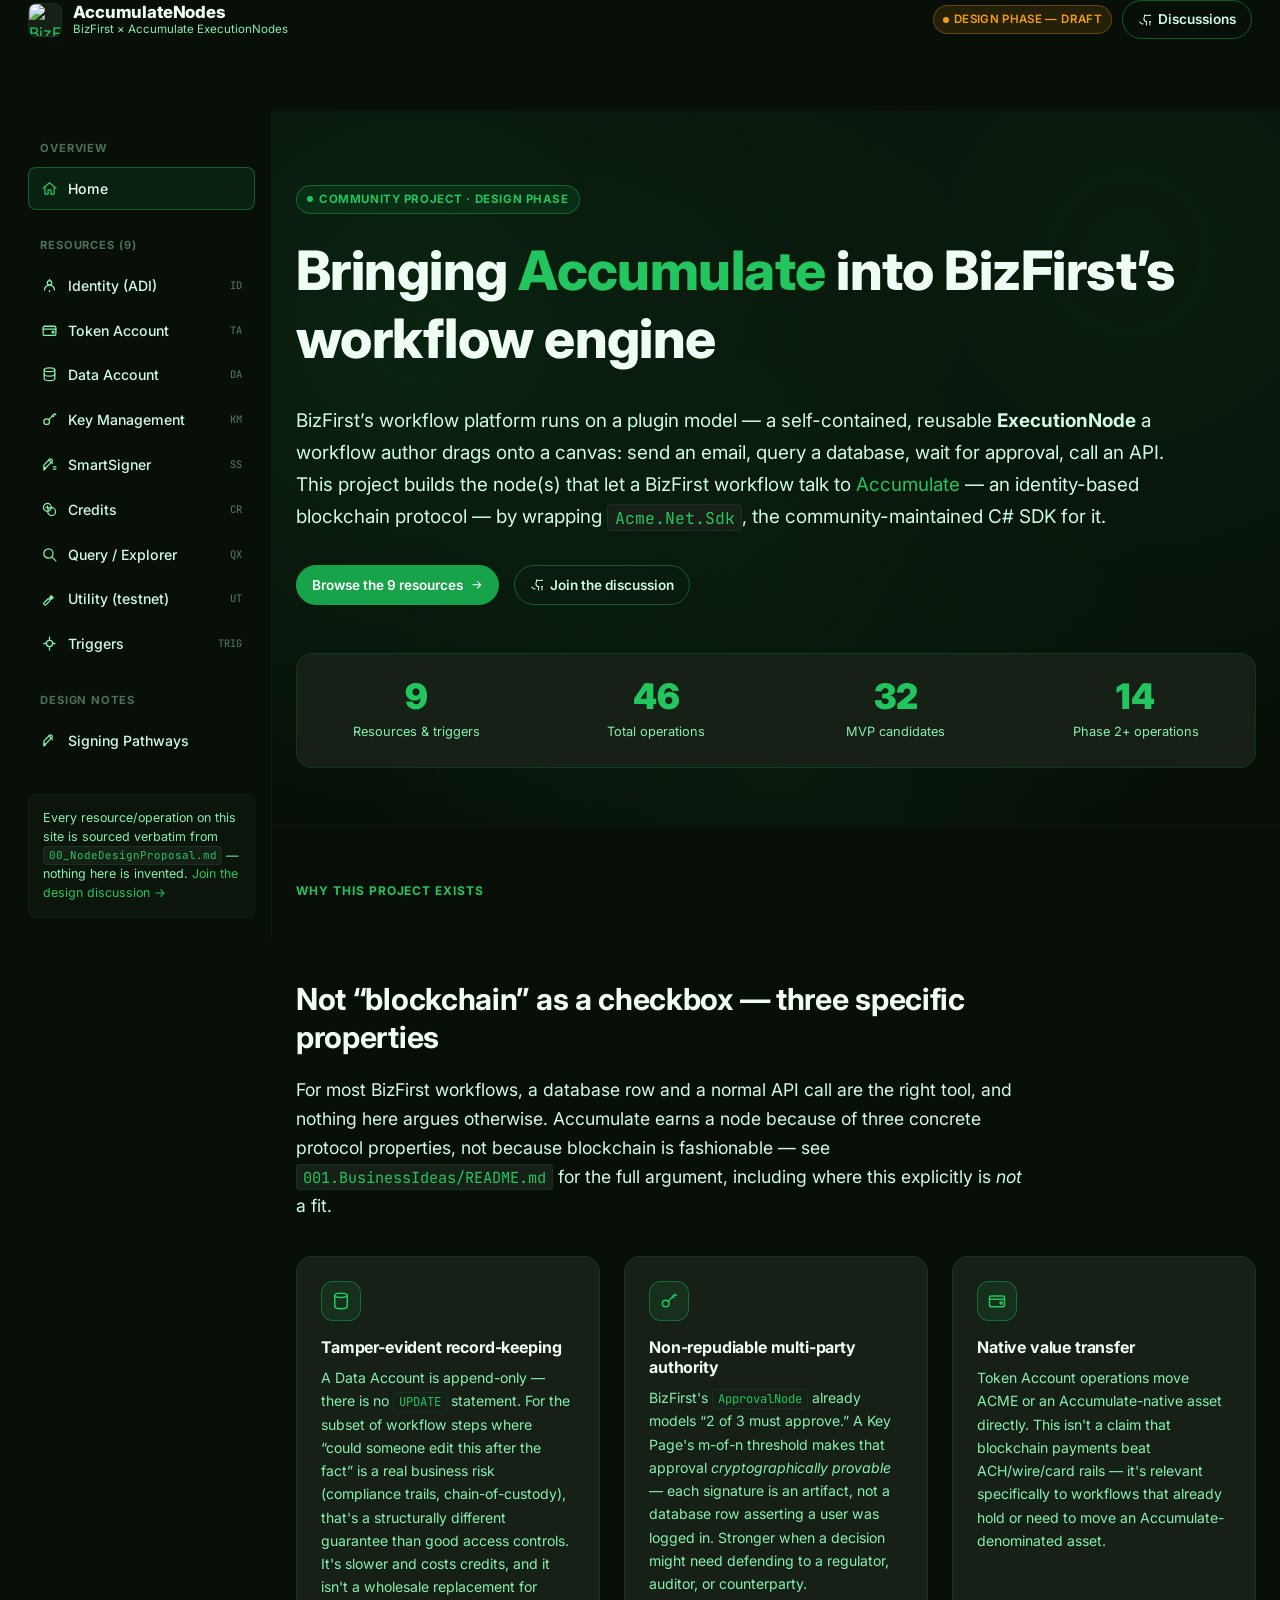
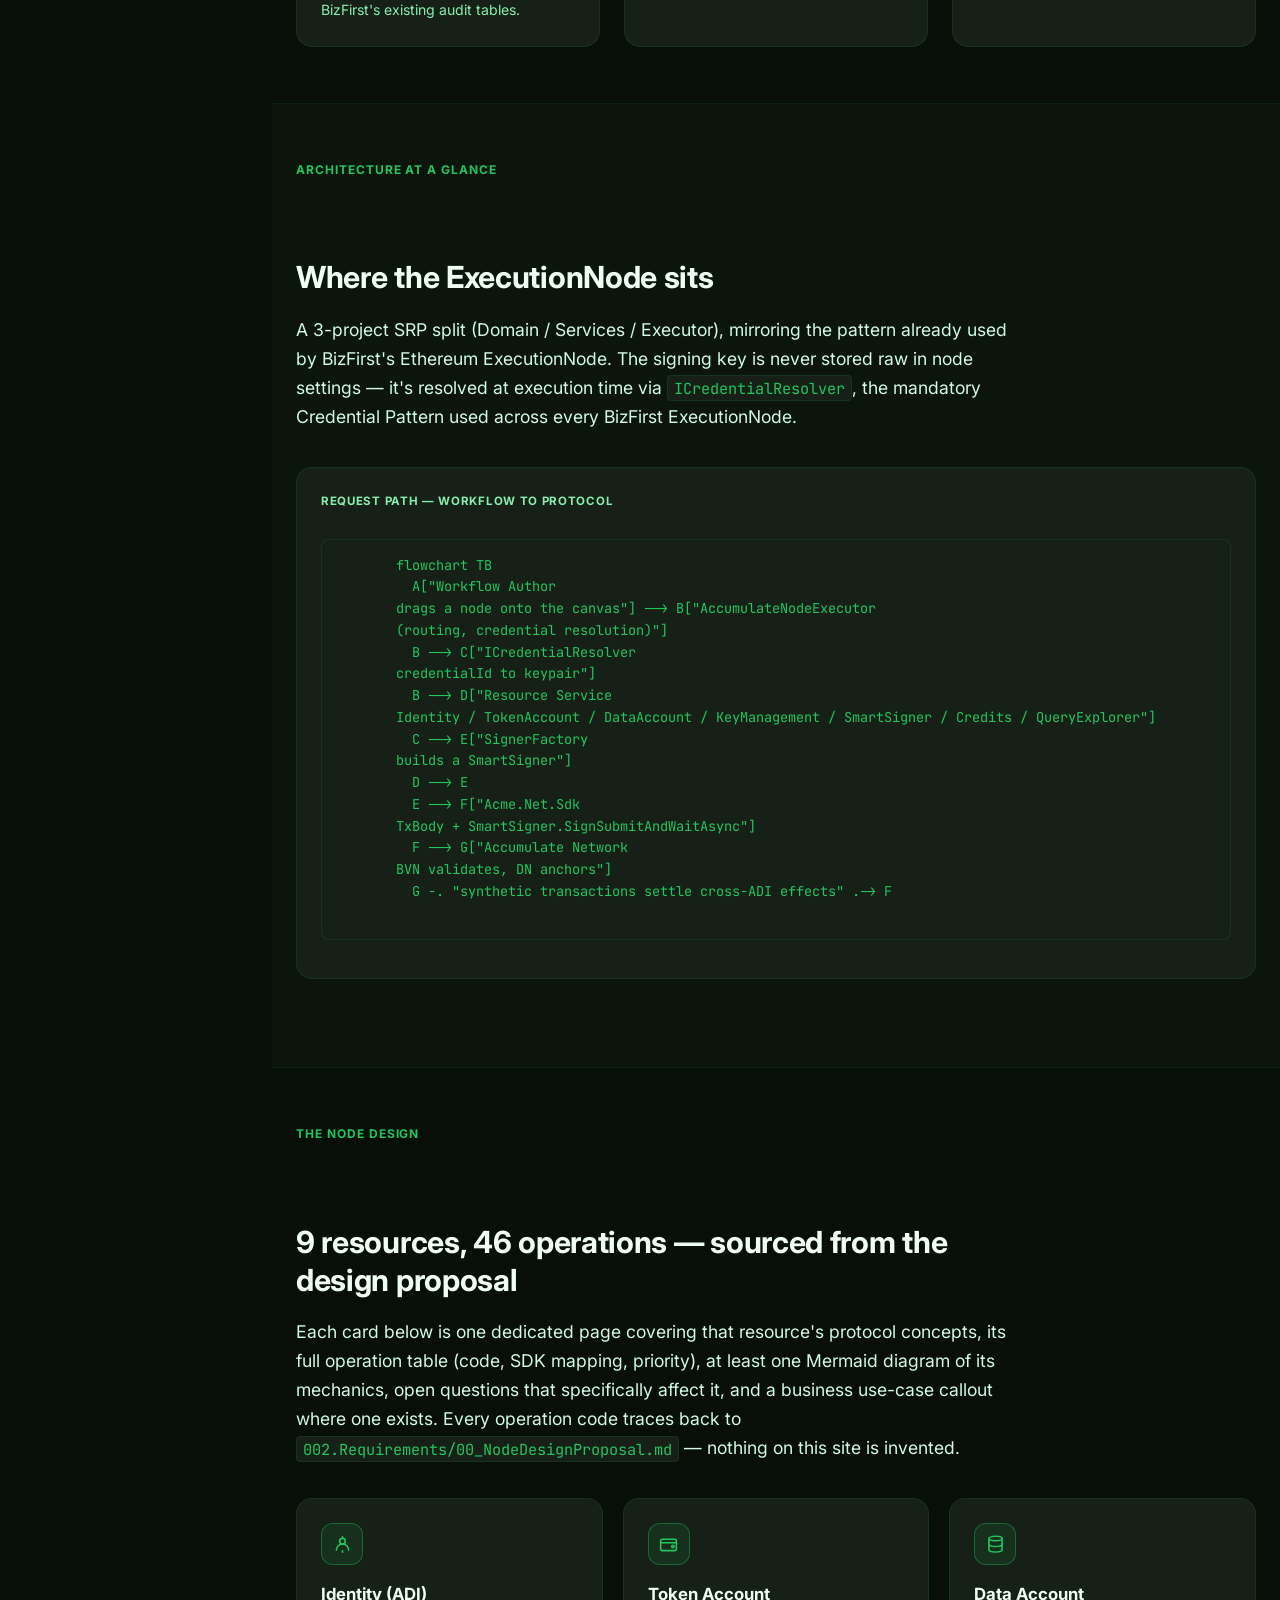
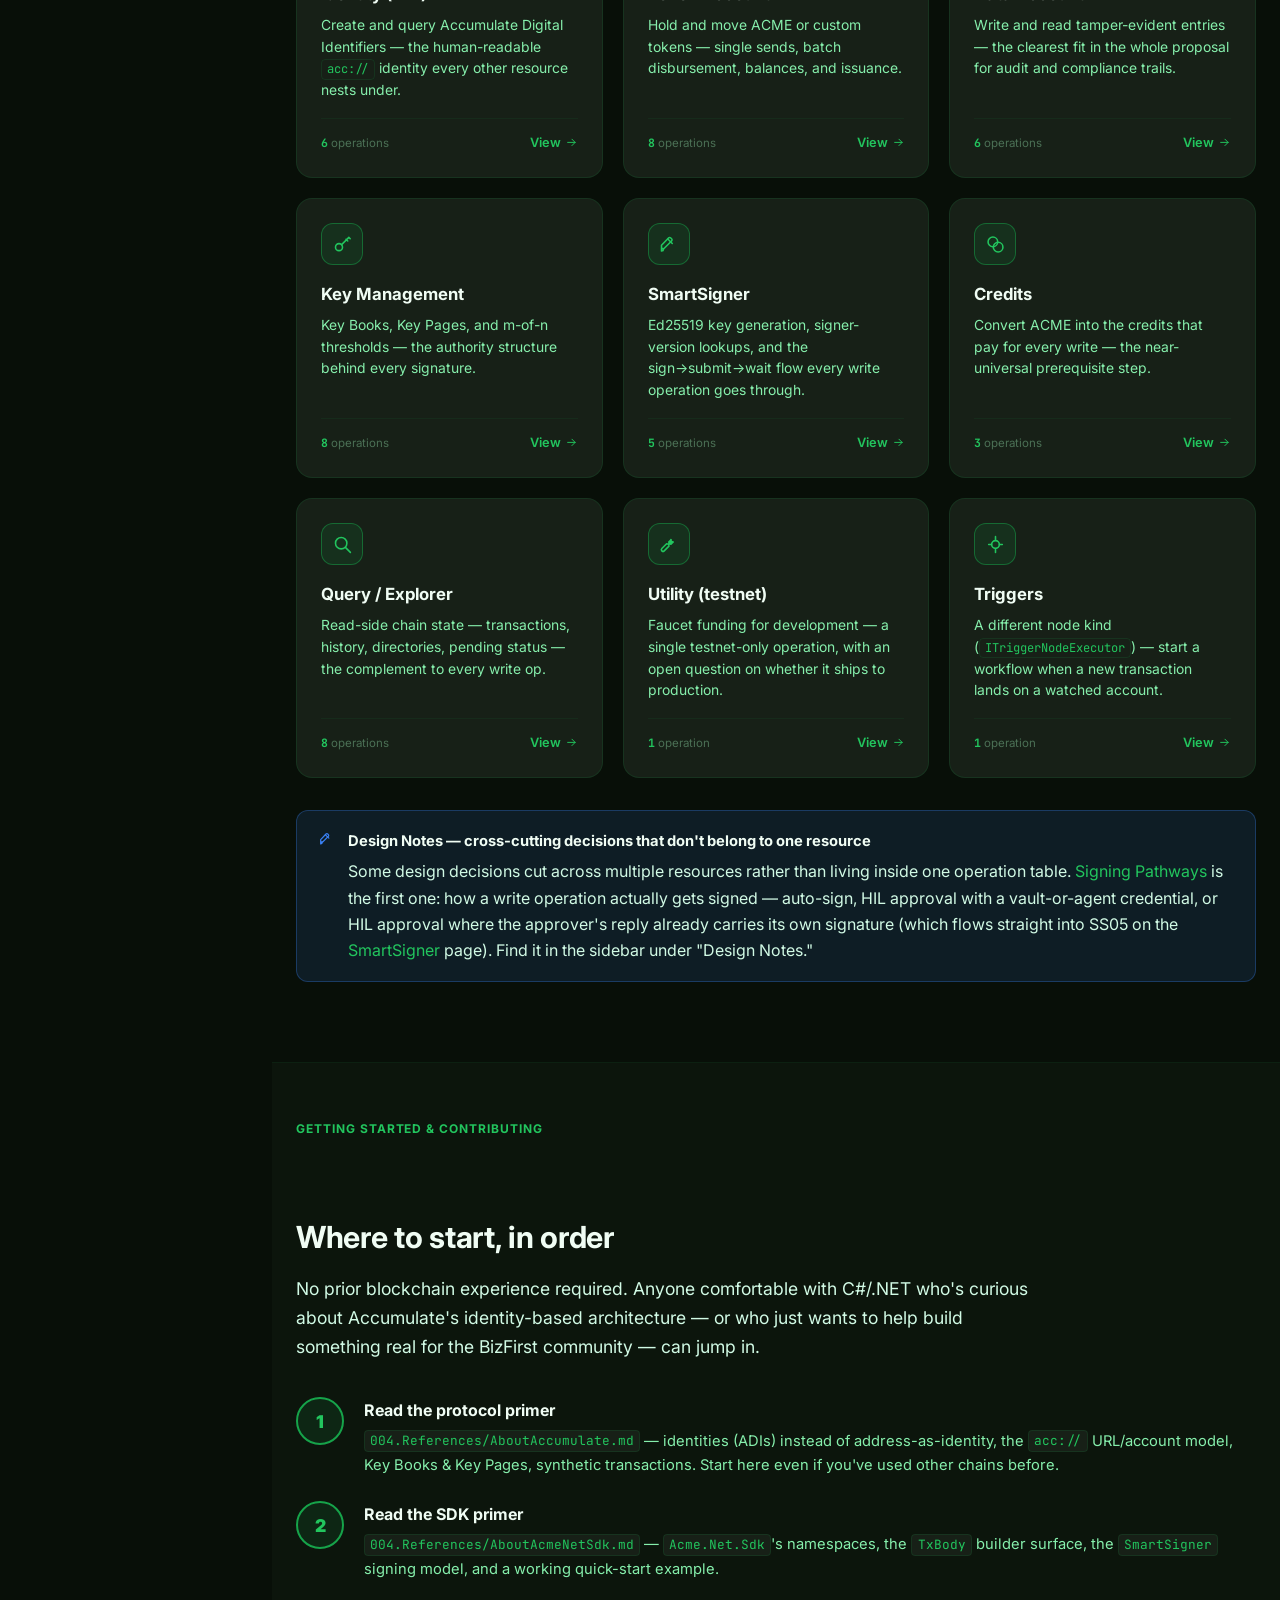
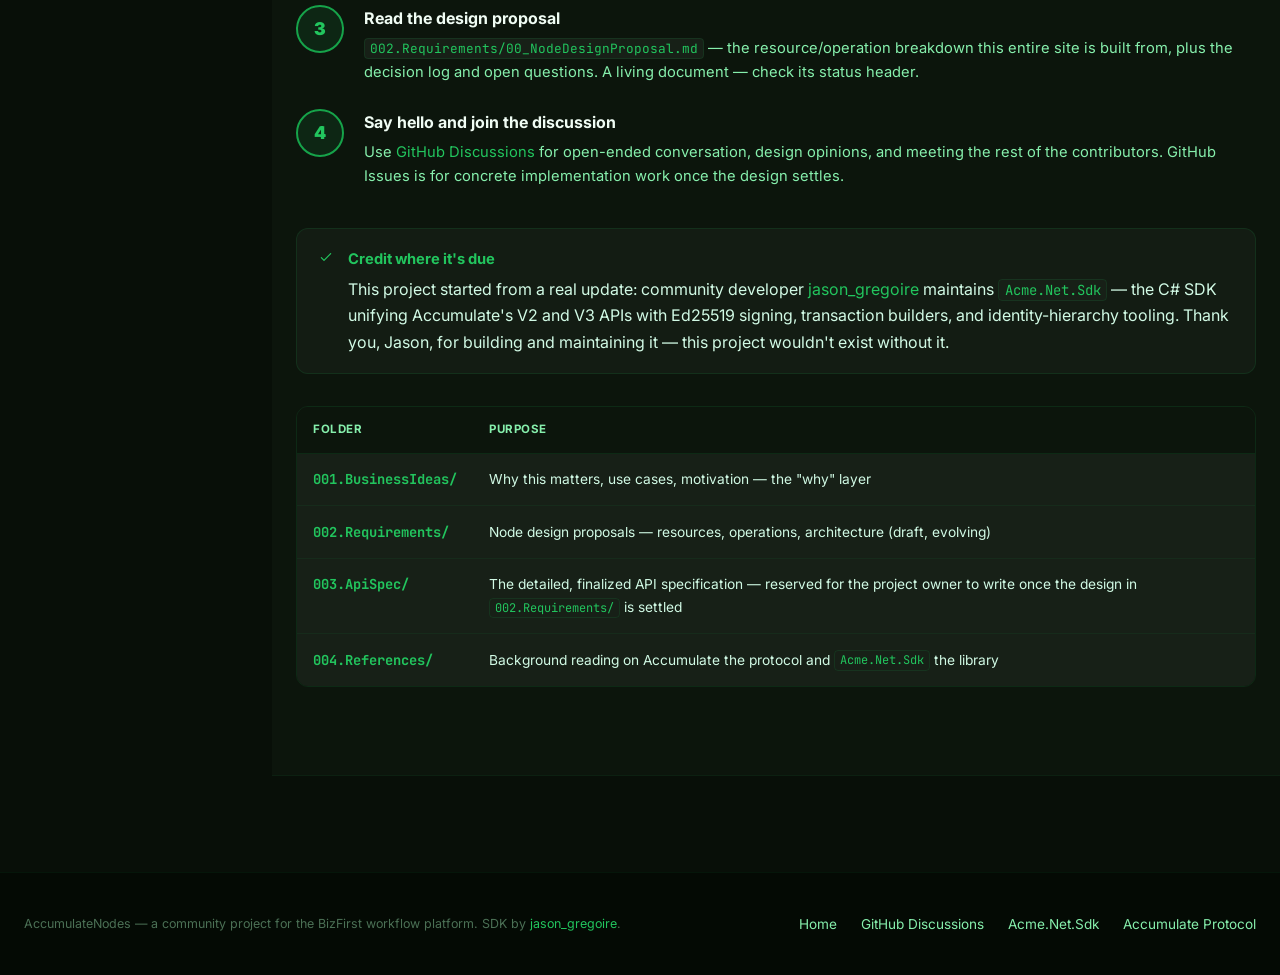
==== commit 0d22ac33: "Add SS05 non-custodial signing, HIL signing-pathways design note, and fix diagram legibility - Smart" ====
--- a/docs/index.html
+++ b/docs/index.html
@@ -46,8 +46,8 @@
 
         <div class="stats-row">
           <div class="stat-cell"><div class="stat-cell__num">9</div><div class="stat-cell__label">Resources &amp; triggers</div></div>
-          <div class="stat-cell"><div class="stat-cell__num">45</div><div class="stat-cell__label">Total operations</div></div>
-          <div class="stat-cell"><div class="stat-cell__num">31</div><div class="stat-cell__label">MVP candidates</div></div>
+          <div class="stat-cell"><div class="stat-cell__num">46</div><div class="stat-cell__label">Total operations</div></div>
+          <div class="stat-cell"><div class="stat-cell__num">32</div><div class="stat-cell__label">MVP candidates</div></div>
           <div class="stat-cell"><div class="stat-cell__num">14</div><div class="stat-cell__label">Phase 2+ operations</div></div>
         </div>
       </div>
@@ -123,7 +123,7 @@
         <div class="diagram-frame">
           <div class="diagram-frame__label">Request path — workflow to protocol</div>
           <pre class="mermaid">
-flowchart LR
+flowchart TB
   A["Workflow Author<br/>drags a node onto the canvas"] --> B["AccumulateNodeExecutor<br/>(routing, credential resolution)"]
   B --> C["ICredentialResolver<br/>credentialId to keypair"]
   B --> D["Resource Service<br/>Identity / TokenAccount / DataAccount / KeyManagement / SmartSigner / Credits / QueryExplorer"]
@@ -141,7 +141,7 @@
       <div class="section__inner">
         <div class="section__head">
           <div class="section__kicker">The node design</div>
-          <h2>9 resources, 45 operations — sourced from the design proposal</h2>
+          <h2>9 resources, 46 operations — sourced from the design proposal</h2>
           <p class="page-lede">
             Each card below is one dedicated page covering that resource's protocol concepts, its full
             operation table (code, SDK mapping, priority), at least one Mermaid diagram of its mechanics,
@@ -185,7 +185,7 @@
             <div class="res-card__icon"><svg class="icon" viewBox="0 0 24 24"><path d="M4 19.5c3-.4 3-3.4 0-3.6M4 19.5 15.5 8a1.8 1.8 0 0 0 0-2.6l-.9-.9a1.8 1.8 0 0 0-2.6 0L4 12.9v6.6Z"/><path d="M11.2 5.7 16.3 10.8"/></svg></div>
             <div class="res-card__title">SmartSigner</div>
             <div class="res-card__desc">Ed25519 key generation, signer-version lookups, and the sign&rarr;submit&rarr;wait flow every write operation goes through.</div>
-            <div class="res-card__meta"><span><strong>4</strong> operations</span><span class="res-card__link">View <svg class="icon" viewBox="0 0 24 24"><path d="M5 12h14M13 6l6 6-6 6"/></svg></span></div>
+            <div class="res-card__meta"><span><strong>5</strong> operations</span><span class="res-card__link">View <svg class="icon" viewBox="0 0 24 24"><path d="M5 12h14M13 6l6 6-6 6"/></svg></span></div>
           </a>
 
           <a class="res-card" href="resource-credits.html" style="text-decoration:none;">
@@ -216,6 +216,21 @@
             <div class="res-card__meta"><span><strong>1</strong> operation</span><span class="res-card__link">View <svg class="icon" viewBox="0 0 24 24"><path d="M5 12h14M13 6l6 6-6 6"/></svg></span></div>
           </a>
 
+        </div>
+
+        <div class="callout callout--info" style="margin-top:2rem;">
+          <svg class="icon callout__icon" viewBox="0 0 24 24"><path d="M4 19.5c3-.4 3-3.4 0-3.6M4 19.5 15.5 8a1.8 1.8 0 0 0 0-2.6l-.9-.9a1.8 1.8 0 0 0-2.6 0L4 12.9v6.6Z"/><path d="M11.2 5.7 16.3 10.8"/></svg>
+          <div class="callout__body">
+            <div class="callout__title">Design Notes — cross-cutting decisions that don't belong to one resource</div>
+            <p>
+              Some design decisions cut across multiple resources rather than living inside one operation
+              table. <a href="design-note-signing-pathways.html">Signing Pathways</a> is the first one:
+              how a write operation actually gets signed — auto-sign, HIL approval with a vault-or-agent
+              credential, or HIL approval where the approver's reply already carries its own signature
+              (which flows straight into SS05 on the <a href="resource-smart-signer.html">SmartSigner</a>
+              page). Find it in the sidebar under "Design Notes."
+            </p>
+          </div>
         </div>
       </div>
     </section>
--- a/docs/styles.css
+++ b/docs/styles.css
@@ -512,6 +512,9 @@
   padding: 1.5rem;
   margin: 1.5rem 0 2rem;
   overflow-x: auto;
+  min-height: 320px;
+  display: flex;
+  flex-direction: column;
 }
 .diagram-frame__label {
   font-size: 0.72rem;
@@ -521,7 +524,18 @@
   font-weight: 700;
   margin-bottom: 0.9rem;
 }
-.mermaid { display: flex; justify-content: center; }
+/* useMaxWidth:false in mermaid-init.js renders diagrams at native size —
+   min-height above gives short-but-wide flowcharts (e.g. LR direction)
+   room to breathe instead of collapsing to their tight intrinsic height;
+   overflow-x above handles the resulting horizontal scroll on wide ones. */
+.mermaid {
+  display: flex;
+  justify-content: center;
+  align-items: center;
+  flex: 1;
+  min-height: 280px;
+}
+.mermaid svg { min-height: 280px; }
 
 /* Animated dashed edges — Mermaid renders flowchart / sequence
    diagram connectors as SVG <path>/<line> elements with these
